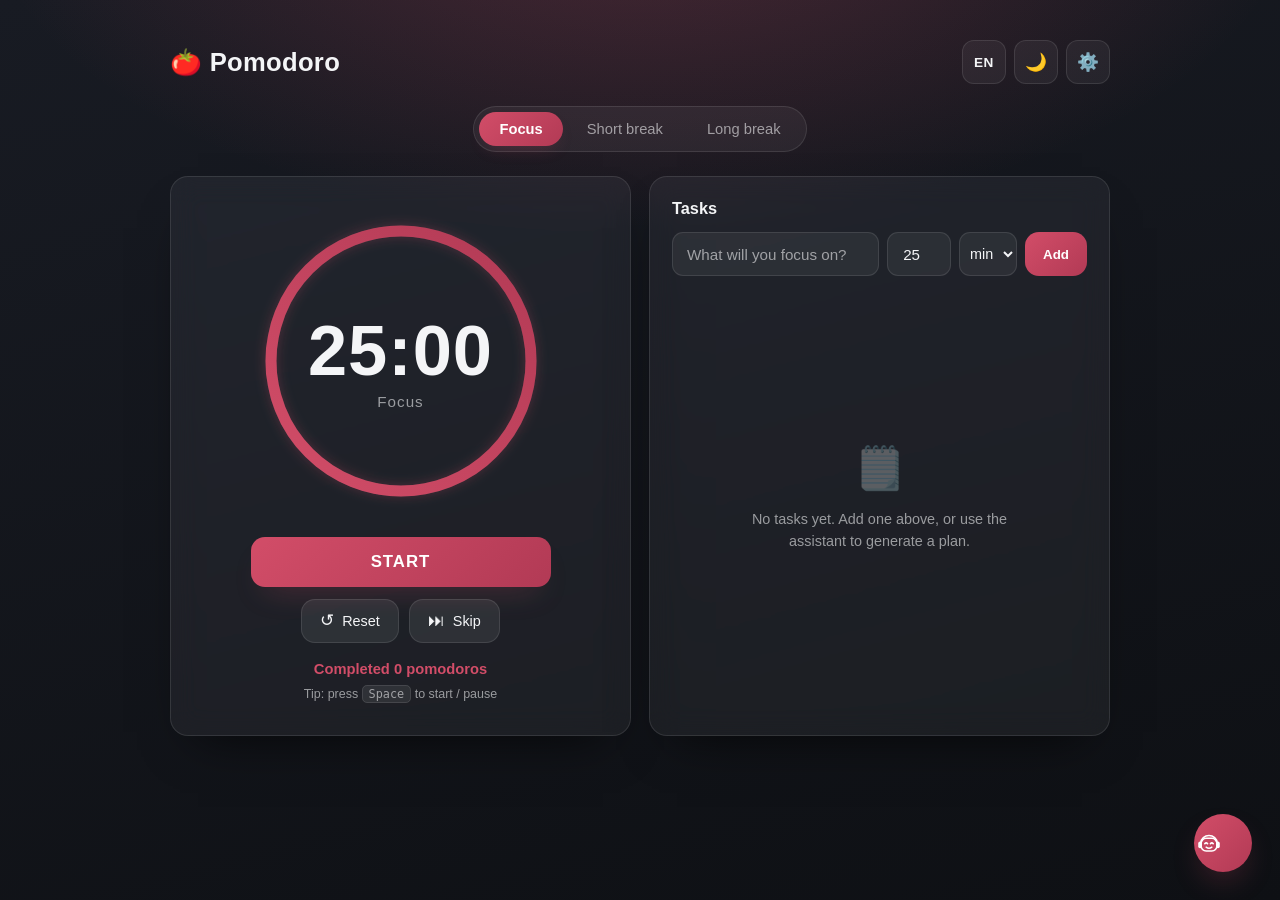
==== pomodoro/index.html @ f4366de4 "JFF-02: Add my pomodoro Browser-only Pomodoro app (HTML/CSS/JS, no build, no server): - Focus / shor" ====
<!DOCTYPE html>
<html lang="en">
<head>
  <meta charset="utf-8">
  <meta name="viewport" content="width=device-width, initial-scale=1">
  <title>Personal Pomodoro 🍅</title>
  <link rel="icon" href="assets/favicon.svg">
  <link rel="stylesheet" href="css/style.css">
</head>
<body data-mode="work" data-theme="dark">

  <!-- assistant mascot (defined once, reused via <use>) -->
  <svg width="0" height="0" style="position:absolute" aria-hidden="true">
    <symbol id="ic-bot" viewBox="0 0 64 64" fill="none" stroke="currentColor"
            stroke-width="3.4" stroke-linecap="round" stroke-linejoin="round">
      <path d="M15 31a17 15 0 0 1 34 0"/>                                  <!-- headphone band -->
      <rect x="9" y="29" width="8" height="14" rx="4" fill="currentColor" stroke="none"/>
      <rect x="47" y="29" width="8" height="14" rx="4" fill="currentColor" stroke="none"/>
      <rect x="15" y="22" width="34" height="27" rx="11"/>                 <!-- head -->
      <path d="M23 33.5q3-3.5 6 0"/>                                       <!-- happy eyes -->
      <path d="M35 33.5q3-3.5 6 0"/>
      <path d="M26 41q6 4.5 12 0"/>                                        <!-- smile -->
    </symbol>
  </svg>

  <div class="app">

    <!-- ===== HEADER ===== -->
    <header class="topbar">
      <h1 data-i18n="app_title">🍅 Pomodoro</h1>
      <div class="topbar-actions">
        <button id="btn-lang" class="icon-btn" data-i18n-title="set_lang" title="Language" aria-label="Language">EN</button>
        <button id="btn-theme" class="icon-btn" data-i18n-title="set_bg" title="Background" aria-label="Background">🌙</button>
        <button id="btn-settings" class="icon-btn" title="Settings" aria-label="Settings">⚙️</button>
      </div>
    </header>

    <!-- ===== MODE SELECTOR ===== -->
    <nav class="tabs" role="tablist">
      <button class="tab" data-type="work" data-i18n="tab_work">Focus</button>
      <button class="tab" data-type="short" data-i18n="tab_short">Short break</button>
      <button class="tab" data-type="long" data-i18n="tab_long">Long break</button>
    </nav>

    <!-- ===== LAYOUT: left = clock, right = checklist ===== -->
    <div class="layout">

      <!-- ----- CLOCK ----- -->
      <main class="clock-card">
        <div class="ring-wrap">
          <svg class="ring" viewBox="0 0 300 300" aria-hidden="true">
            <defs>
              <linearGradient id="ringGrad" x1="0" y1="0" x2="1" y2="1">
                <stop offset="0%" class="g1"></stop>
                <stop offset="100%" class="g2"></stop>
              </linearGradient>
            </defs>
            <circle class="ring-bg" cx="150" cy="150" r="130"></circle>
            <circle class="ring-fg" cx="150" cy="150" r="130"></circle>
          </svg>
          <div class="ring-center">
            <div id="time" class="time">25:00</div>
            <div id="phase-label" class="phase-label">Focus</div>
            <div id="plan-badge" class="plan-badge hidden"></div>
          </div>
        </div>

        <div class="controls">
          <button id="btn-start" class="btn primary">Start</button>
          <div class="sub-controls">
            <button id="btn-reset" class="btn ghost"><span class="ico">↺</span> <span data-i18n="reset">Reset</span></button>
            <button id="btn-skip" class="btn ghost"><span class="ico">⏭</span> <span data-i18n="skip">Skip</span></button>
          </div>
        </div>

        <p class="counter"><span data-i18n="counter_pre">Completed</span> <span id="count">0</span> <span data-i18n="counter_post">pomodoros</span></p>
        <button id="btn-exit-plan" class="btn link hidden" data-i18n="exit_plan">✕ Exit plan</button>
        <p class="hint"><span data-i18n="hint_pre">Tip: press</span> <kbd>Space</kbd> <span data-i18n="hint_post">to start / pause</span></p>
      </main>

      <!-- ----- RIGHT COLUMN: CHECKLIST ----- -->
      <div class="side">
        <section class="panel">
          <div class="panel-head">
            <h2 data-i18n="tasks_title">Tasks</h2>
            <button id="btn-clear-tasks" class="btn link small-link hidden" data-i18n="clear_all">Clear all</button>
          </div>
          <form id="task-form" class="row">
            <input id="task-input" type="text" data-i18n-ph="task_ph" placeholder="What will you focus on?" autocomplete="off">
            <input id="task-min" type="number" class="min-input" min="1" max="999" value="25" data-i18n-title="min_title" title="Minutes" aria-label="Minutes">
            <select id="task-unit" class="unit-select" data-i18n-title="unit_title" title="Unit" aria-label="Unit">
              <option value="m" data-i18n="unit_min">min</option>
              <option value="h" data-i18n="unit_hour">hr</option>
              <option value="s" data-i18n="unit_sec">sec</option>
            </select>
            <button class="btn small" data-i18n="add">Add</button>
          </form>
          <p id="task-msg" class="task-msg hidden" role="alert"></p>
          <ul id="task-list" class="task-list"></ul>
          <div id="task-empty" class="empty-state">
            <div class="empty-icon">🗒️</div>
            <p data-i18n="empty_hint">No tasks yet. Add one above, or use the assistant to generate a plan.</p>
          </div>
        </section>
      </div>
    </div>
  </div>

  <!-- ===== CHATBOT — FLOATING BUTTON + POPUP ===== -->
  <button id="chat-fab" class="fab" data-i18n-title="chat_title" title="Plan assistant" aria-label="Plan assistant">
    <svg class="bot-icon" aria-hidden="true"><use href="#ic-bot"/></svg>
  </button>
  <div id="chat-popup" class="chat-popup hidden">
    <div class="chat-popup-head">
      <div class="chat-title-wrap">
        <span class="bot-avatar">
          <svg class="bot-icon" aria-hidden="true"><use href="#ic-bot"/></svg>
        </span>
        <h2 data-i18n="chat_title">Plan assistant</h2>
      </div>
      <button id="chat-close" class="chat-close" data-i18n-title="close" title="Close" aria-label="Close">✕</button>
    </div>
    <div id="chat-log" class="chat-log"></div>
    <div id="chips" class="chips"></div>
    <form id="chat-form" class="row">
      <input id="chat-input" type="text" data-i18n-ph="chat_ph" placeholder="e.g. work 50 min break 10 min 4 sessions" autocomplete="off">
      <button class="btn small" data-i18n="send">Send</button>
    </form>
  </div>

  <!-- ===== SETTINGS DIALOG ===== -->
  <div id="settings-modal" class="modal hidden">
    <div class="modal-card">
      <h2 data-i18n="settings_title">Settings</h2>
      <label><span data-i18n="set_work">Focus</span>
        <span class="dur-field">
          <input id="set-work" type="number" min="1" max="999">
          <select id="set-work-unit" class="unit-select">
            <option value="m" data-i18n="unit_min">min</option>
            <option value="h" data-i18n="unit_hour">hr</option>
            <option value="s" data-i18n="unit_sec">sec</option>
          </select>
        </span>
      </label>
      <label><span data-i18n="set_short">Short break</span>
        <span class="dur-field">
          <input id="set-short" type="number" min="1" max="999">
          <select id="set-short-unit" class="unit-select">
            <option value="m" data-i18n="unit_min">min</option>
            <option value="h" data-i18n="unit_hour">hr</option>
            <option value="s" data-i18n="unit_sec">sec</option>
          </select>
        </span>
      </label>
      <label><span data-i18n="set_long">Long break</span>
        <span class="dur-field">
          <input id="set-long" type="number" min="1" max="999">
          <select id="set-long-unit" class="unit-select">
            <option value="m" data-i18n="unit_min">min</option>
            <option value="h" data-i18n="unit_hour">hr</option>
            <option value="s" data-i18n="unit_sec">sec</option>
          </select>
        </span>
      </label>
      <label><span data-i18n="set_interval">Long break after every (pomodoros)</span> <input id="set-interval" type="number" min="1" max="12"></label>
      <label class="check"><input id="set-auto" type="checkbox"> <span data-i18n="set_auto">Auto-start next session</span></label>
      <label class="check"><input id="set-sound" type="checkbox"> <span data-i18n="set_sound">Sound when time is up</span></label>
      <label class="check"><input id="set-notify" type="checkbox"> <span data-i18n="set_notify">Desktop notifications</span></label>
      <hr class="set-divider">
      <label><span data-i18n="set_lang">Language</span>
        <select id="set-lang">
          <option value="vi">Tiếng Việt</option>
          <option value="en">English</option>
        </select>
      </label>
      <label><span data-i18n="set_bg">Background</span>
        <select id="set-bg">
          <option value="dark" data-i18n="bg_dark">Dark</option>
          <option value="light" data-i18n="bg_light">Light</option>
          <option value="custom" data-i18n="bg_custom">Custom</option>
        </select>
      </label>
      <label id="bg-color-row"><span data-i18n="set_bg_custom">Custom color</span> <input id="set-bg-color" type="color" value="#1b2a4a"></label>
      <div class="row end">
        <button id="set-cancel" class="btn ghost" data-i18n="cancel">Cancel</button>
        <button id="set-save" class="btn primary compact" data-i18n="save">Save</button>
      </div>
    </div>
  </div>

  <!-- load order by dependency -->
  <script src="js/i18n.js"></script>
  <script src="js/core/settings.js"></script>
  <script src="js/core/timer.js"></script>
  <script src="js/core/scheduler.js"></script>
  <script src="js/core/parser.js"></script>
  <script src="js/core/tasks.js"></script>
  <script src="js/app.js"></script>
</body>
</html>
---- pomodoro/css/style.css ----
/* ======================================================================
   THEME — 2 color palettes keyed by [data-theme]; accent changes by [data-mode].
   Default: dark (frosted glass).
   ====================================================================== */
:root { --radius: 18px; }

/* --- DARK palette (default) --- */
body[data-theme="dark"] {
  color-scheme: dark;   /* native dropdowns/scrollbars render dark (readable) */
  --bg-1: #0e1014; --bg-2: #181b23;
  --card: rgba(255, 255, 255, 0.05);
  --card-2: rgba(255, 255, 255, 0.08);
  --card-hover: rgba(255, 255, 255, 0.14);
  --border: rgba(255, 255, 255, 0.10);
  --text: #f4f5f7;
  --muted: rgba(244, 245, 247, 0.58);
  --input-bg: rgba(255, 255, 255, 0.06);
  --option-bg: #1f2530;
  --ring-bg: rgba(255, 255, 255, 0.08);
  --shadow: 0 24px 50px -28px rgba(0, 0, 0, 0.8);
  --modal-bg: linear-gradient(165deg, #20242e, #15181f);
}
/* --- LIGHT palette --- */
body[data-theme="light"] {
  color-scheme: light;
  --bg-1: #e9edf6; --bg-2: #f6f8fc;
  --card: #ffffff;
  --card-2: #f1f4fa;
  --card-hover: #e7ebf3;
  --border: rgba(28, 35, 60, 0.10);
  --text: #1f2533;
  --muted: #6b7385;
  --input-bg: #ffffff;
  --option-bg: #ffffff;
  --ring-bg: rgba(28, 35, 60, 0.08);
  --shadow: 0 14px 36px -18px rgba(28, 35, 70, 0.32);
  --modal-bg: #ffffff;
}

/* --- accent color per mode --- */
body[data-mode="work"]  { --accent: #d24d68; --accent-2: #b23a55; --glow: rgba(210,77,104,0.28); }
body[data-mode="short"] { --accent: #1fa896; --accent-2: #16887a; --glow: rgba(31,168,150,0.26); }
body[data-mode="long"]  { --accent: #4f80c4; --accent-2: #2f63a8; --glow: rgba(79,128,196,0.28); }

* { box-sizing: border-box; margin: 0; padding: 0; }

body {
  font-family: "Segoe UI Variable", "Segoe UI", -apple-system, Roboto, "Helvetica Neue", Arial, sans-serif;
  color: var(--text);
  min-height: 100vh;
  padding: clamp(16px, 4vw, 40px) clamp(12px, 4vw, 28px) 56px;
  background:
    radial-gradient(1100px 560px at 50% -12%, var(--glow), transparent 60%),
    linear-gradient(165deg, var(--bg-2), var(--bg-1));
  background-attachment: fixed;
  transition: background 0.6s ease, color 0.4s ease;
  -webkit-font-smoothing: antialiased;
}

.app { max-width: 480px; margin: 0 auto; }

/* ===== Header ===== */
.topbar { display: flex; align-items: center; justify-content: space-between; margin-bottom: 22px; }
.topbar h1 { font-size: clamp(1.3rem, 4vw, 1.6rem); font-weight: 700; letter-spacing: 0.3px; }
.icon-btn {
  background: var(--card); border: 1px solid var(--border); color: var(--text);
  font-size: 1.1rem; width: 44px; height: 44px; border-radius: 12px; cursor: pointer;
  box-shadow: var(--shadow); transition: transform 0.06s, background 0.2s;
}
.icon-btn:hover { background: var(--card-2); }
.icon-btn:active { transform: scale(0.94); }
.topbar-actions { display: flex; gap: 8px; }
#btn-lang { font-size: 0.85rem; font-weight: 700; letter-spacing: 0.5px; }

/* ===== Tabs ===== */
.tabs {
  width: max-content; max-width: 100%; margin: 0 auto 24px;
  display: flex; gap: 4px; padding: 5px;
  background: var(--card); border: 1px solid var(--border); border-radius: 999px; box-shadow: var(--shadow);
}
.tab {
  background: transparent; border: none; color: var(--muted);
  padding: 9px clamp(12px, 4vw, 20px); border-radius: 999px; cursor: pointer;
  font-size: 0.92rem; font-family: inherit; white-space: nowrap; transition: color 0.2s;
}
.tab:hover { color: var(--text); }
.tab.active {
  color: #fff; font-weight: 600;
  background: linear-gradient(135deg, var(--accent), var(--accent-2));
  box-shadow: 0 8px 18px -8px var(--glow);
}

/* ===== Responsive layout ===== */
.layout { display: grid; gap: 18px; }
.side { display: flex; flex-direction: column; gap: 18px; }

/* ===== Cards ===== */
.clock-card, .panel {
  background: var(--card); border: 1px solid var(--border);
  border-radius: var(--radius); box-shadow: var(--shadow);
  backdrop-filter: blur(14px) saturate(120%);
  -webkit-backdrop-filter: blur(14px) saturate(120%);
}
.clock-card { padding: clamp(22px, 5vw, 34px) clamp(18px, 4vw, 26px); text-align: center; }

/* ===== Progress ring ===== */
.ring-wrap { position: relative; width: clamp(216px, 64vw, 300px); aspect-ratio: 1; margin: 0 auto 22px; }
.ring { width: 100%; height: 100%; transform: rotate(-90deg); }
.ring-bg { fill: none; stroke: var(--ring-bg); stroke-width: 11; }
.ring .g1 { stop-color: var(--accent); }
.ring .g2 { stop-color: var(--accent-2); }
.ring-fg {
  fill: none; stroke: url(#ringGrad); stroke-width: 11; stroke-linecap: round;
  filter: drop-shadow(0 0 6px var(--glow));
  transition: stroke-dashoffset 0.3s linear;
}
.ring-center { position: absolute; inset: 0; display: flex; flex-direction: column; align-items: center; justify-content: center; gap: 6px; padding: 0 16px; }
.time { font-size: clamp(2.8rem, 11vw, 4.4rem); font-weight: 700; line-height: 1; letter-spacing: 1px; font-variant-numeric: tabular-nums; }
.phase-label { font-size: clamp(0.8rem, 2.6vw, 0.95rem); color: var(--muted); letter-spacing: 1px; max-width: 80%; overflow: hidden; text-overflow: ellipsis; white-space: nowrap; }
.plan-badge { font-size: 0.78rem; background: var(--card-2); border: 1px solid var(--border); padding: 3px 12px; border-radius: 999px; color: var(--muted); }

/* ===== Control buttons ===== */
.controls { display: flex; flex-direction: column; align-items: center; gap: 12px; }
.btn { border: none; cursor: pointer; font-family: inherit; border-radius: 14px; transition: transform 0.06s, background 0.2s, box-shadow 0.2s, filter 0.2s; }
.btn:active { transform: translateY(2px); }
.btn:focus-visible { outline: 2px solid var(--accent); outline-offset: 2px; }

.btn.primary {
  width: 100%; max-width: 300px; padding: 15px 0;
  background: linear-gradient(135deg, var(--accent), var(--accent-2)); color: #fff;
  font-size: 1.05rem; font-weight: 600; letter-spacing: 1px; text-transform: uppercase;
  box-shadow: 0 16px 30px -14px var(--glow);
}
.btn.primary:hover { filter: brightness(1.06); }
.btn.primary.compact { width: auto; padding: 11px 24px; font-size: 0.95rem; }

.sub-controls { display: flex; gap: 10px; flex-wrap: wrap; justify-content: center; }
.btn.ghost {
  display: inline-flex; align-items: center; gap: 8px;
  background: var(--card-2); border: 1px solid var(--border); color: var(--text);
  padding: 11px 18px; font-size: 0.9rem; min-height: 44px;
}
.btn.ghost:hover { background: var(--card-hover); }
.btn.ghost .ico { font-size: 1.05rem; line-height: 1; }

.btn.small {
  background: linear-gradient(135deg, var(--accent), var(--accent-2)); color: #fff;
  padding: 0 18px; font-weight: 600; min-height: 44px; white-space: nowrap;
}
.btn.small:hover { filter: brightness(1.06); }
.btn.link { background: none; color: var(--muted); text-decoration: underline; }
.btn.link:hover { color: var(--text); }
.btn.small-link { font-size: 0.82rem; }

.counter { color: var(--muted); margin-top: 18px; font-size: 0.92rem; }
.counter span { color: var(--accent); font-weight: 700; }
.hint { color: var(--muted); font-size: 0.78rem; margin-top: 10px; }
kbd { background: var(--card-2); border: 1px solid var(--border); border-radius: 5px; padding: 1px 6px; font-size: 0.74rem; }

/* ===== Panel ===== */
.panel { padding: clamp(16px, 4vw, 22px); }
.panel-head { display: flex; align-items: center; justify-content: space-between; margin-bottom: 14px; }
.panel h2 { font-size: 1.02rem; font-weight: 600; }
.row { display: flex; gap: 8px; }
.row.end { justify-content: flex-end; margin-top: 10px; }
.panel input[type="text"], .min-input, .chat-popup input[type="text"] {
  padding: 12px 14px; border-radius: 11px;
  background: var(--input-bg); border: 1px solid var(--border); color: var(--text);
  font-size: 0.95rem; font-family: inherit;
}
.panel input[type="text"] { flex: 1; min-width: 0; }
.min-input { width: 64px; text-align: center; }
.unit-select {
  padding: 12px 6px; border-radius: 11px;
  background: var(--input-bg); border: 1px solid var(--border); color: var(--text);
  font-size: 0.9rem; font-family: inherit; cursor: pointer;
}
.unit-select:focus { outline: none; border-color: var(--accent); box-shadow: 0 0 0 3px var(--glow); }
/* force readable colors inside the native dropdown popup */
select option { background: var(--option-bg); color: var(--text); }
input::placeholder { color: var(--muted); }
input[type="text"]:focus { outline: none; border-color: var(--accent); box-shadow: 0 0 0 3px var(--glow); }

.empty-state {
  display: flex; flex-direction: column; align-items: center; justify-content: center;
  gap: 10px; text-align: center; color: var(--muted); padding: 28px 16px; line-height: 1.5;
  animation: fade-in 0.3s ease;
}
.empty-state p { font-size: 0.9rem; max-width: 280px; }
.empty-icon { font-size: 2.6rem; opacity: 0.5; }
.task-msg { color: var(--accent); font-size: 0.84rem; margin-top: 8px; animation: slide-up 0.2s ease-out; }

/* ===== Task list ===== */
.task-list { list-style: none; margin-top: 14px; display: flex; flex-direction: column; gap: 7px; max-height: 380px; overflow-y: auto; }
.task-list:empty { margin-top: 0; }
.task-item {
  display: flex; align-items: center; gap: 9px;
  background: var(--card-2); border: 1px solid var(--border); padding: 9px 11px; border-radius: 12px;
  transition: border-color 0.2s, background 0.2s;
}
.task-item:hover { background: var(--card-hover); }
.task-item.active { border-color: var(--accent); background: var(--card-hover); box-shadow: 0 0 0 2px var(--glow); }
.task-item.just-added { animation: slide-up 0.28s ease-out; }
.task-item.flash { animation: flash-warn 1s ease; }
.task-item.done .t-text { text-decoration: line-through; opacity: 0.5; }
.task-item .t-text { flex: 1; cursor: pointer; word-break: break-word; font-size: 0.92rem; }
.task-item button { background: none; border: none; cursor: pointer; font-family: inherit; color: var(--text); }
.t-run { color: var(--accent); font-size: 0.95rem; width: 30px; height: 30px; border-radius: 8px; }
.t-run:hover { background: var(--glow); }
.t-min { color: var(--muted); font-size: 0.82rem; border: 1px solid var(--border) !important; border-radius: 999px; padding: 3px 10px; white-space: nowrap; }
.t-min:hover { color: var(--text); border-color: var(--accent) !important; }
.t-del { color: var(--muted); font-size: 0.95rem; }
.t-del:hover { color: var(--accent); }

/* ===== Chatbot — floating button + popup ===== */
.fab {
  position: fixed; right: clamp(16px, 4vw, 28px); bottom: clamp(16px, 4vw, 28px);
  width: 58px; height: 58px; border-radius: 50%; border: none; cursor: pointer;
  background: linear-gradient(135deg, var(--accent), var(--accent-2)); color: #fff; font-size: 1.5rem;
  box-shadow: 0 14px 30px -8px var(--glow); z-index: 9; transition: transform 0.1s, filter 0.2s;
}
.fab:hover { filter: brightness(1.08); }
.fab:active { transform: scale(0.92); }
.fab .bot-icon { width: 30px; height: 30px; }

/* cute assistant mascot */
.bot-icon { width: 30px; height: 30px; display: block; }
.chat-title-wrap { display: flex; align-items: center; gap: 9px; }
.bot-avatar {
  display: inline-flex; align-items: center; justify-content: center;
  width: 32px; height: 32px; border-radius: 50%; color: #fff; flex: none;
  background: linear-gradient(135deg, var(--accent), var(--accent-2));
  box-shadow: 0 6px 14px -6px var(--glow);
}
.bot-avatar .bot-icon { width: 22px; height: 22px; }

.chat-popup {
  position: fixed; right: clamp(16px, 4vw, 28px);
  bottom: calc(clamp(16px, 4vw, 28px) + 70px);
  width: min(380px, calc(100vw - 32px)); max-height: min(70vh, 560px);
  display: flex; flex-direction: column; padding: 16px; z-index: 9;
  background: var(--card); border: 1px solid var(--border); border-radius: var(--radius);
  box-shadow: 0 30px 60px -18px rgba(0, 0, 0, 0.55);
  backdrop-filter: blur(16px) saturate(130%); -webkit-backdrop-filter: blur(16px) saturate(130%);
}
.chat-popup-head { display: flex; align-items: center; justify-content: space-between; margin-bottom: 12px; }
.chat-popup-head h2 { font-size: 1rem; font-weight: 600; }
.chat-close { background: none; border: none; color: var(--muted); font-size: 1.1rem; cursor: pointer; width: 30px; height: 30px; border-radius: 8px; }
.chat-close:hover { color: var(--text); background: var(--card-2); }

.chat-log { display: flex; flex-direction: column; gap: 9px; flex: 1; overflow-y: auto; margin-bottom: 12px; padding-right: 4px; }
.chat-log:empty { display: none; }
.msg { padding: 10px 13px; border-radius: 14px; font-size: 0.9rem; line-height: 1.45; max-width: 90%; white-space: pre-wrap; }
.msg.bot { background: var(--card-2); border: 1px solid var(--border); align-self: flex-start; border-bottom-left-radius: 4px; }
.msg.user { background: linear-gradient(135deg, var(--accent), var(--accent-2)); color: #fff; align-self: flex-end; border-bottom-right-radius: 4px; }
.chips { display: flex; flex-wrap: wrap; gap: 7px; margin-bottom: 12px; }
.chip { background: var(--card-2); border: 1px solid var(--border); color: var(--text); padding: 6px 12px; border-radius: 999px; font-size: 0.78rem; cursor: pointer; transition: background 0.2s; }
.chip:hover { background: var(--card-hover); }

/* ===== Settings modal ===== */
.modal { position: fixed; inset: 0; background: rgba(0, 0, 0, 0.5); backdrop-filter: blur(3px); display: flex; align-items: center; justify-content: center; padding: 16px; z-index: 10; }
.modal-card {
  background: var(--modal-bg); color: var(--text); border: 1px solid var(--border);
  border-radius: var(--radius); padding: 26px; width: 100%; max-width: 380px;
  box-shadow: 0 30px 70px -20px rgba(0, 0, 0, 0.6);
}
.modal-card h2 { margin-bottom: 18px; }
.modal-card label { display: flex; align-items: center; justify-content: space-between; margin-bottom: 14px; font-size: 0.92rem; }
.modal-card label.check { justify-content: flex-start; gap: 10px; cursor: pointer; }
.modal-card input[type="number"], .modal-card select { padding: 8px 10px; border-radius: 8px; border: 1px solid var(--border); background: var(--input-bg); color: var(--text); font-family: inherit; font-size: 0.9rem; }
.modal-card input[type="number"] { width: 84px; }
.dur-field { display: flex; gap: 6px; align-items: center; }
.modal-card .dur-field input[type="number"] { width: 60px; }
.modal-card .dur-field .unit-select { width: 62px; }
.modal-card select { cursor: pointer; }
.modal-card input[type="checkbox"] { width: 18px; height: 18px; accent-color: var(--accent); }
.modal-card input[type="color"] { width: 48px; height: 34px; padding: 2px; border: 1px solid var(--border); border-radius: 8px; background: var(--input-bg); cursor: pointer; }
.set-divider { border: none; border-top: 1px solid var(--border); margin: 6px 0 16px; }

.hidden { display: none !important; }

/* ======================================================================
   RESPONSIVE — large screens: 2 columns
   ====================================================================== */
@media (min-width: 880px) {
  .app { max-width: 940px; }
  .layout { grid-template-columns: minmax(360px, 1fr) 1fr; align-items: stretch; }
  .clock-card { position: sticky; top: 24px; }
  /* right panel matches the clock-card height; the task list scrolls inside */
  .side { position: relative; }
  .side > .panel { position: absolute; inset: 0; display: flex; flex-direction: column; }
  .side > .panel .task-list { flex: 1; min-height: 0; max-height: none; }
  .side > .panel .task-list:empty { flex: 0; }
  .side > .panel .empty-state { flex: 1; }   /* center the empty state in the panel */
}

/* ======================================================================
   ANIMATIONS
   ====================================================================== */
@keyframes fade-in { from { opacity: 0; } to { opacity: 1; } }
@keyframes pop-in {
  from { opacity: 0; transform: translateY(10px) scale(0.96); }
  to   { opacity: 1; transform: none; }
}
@keyframes slide-up {
  from { opacity: 0; transform: translateY(8px); }
  to   { opacity: 1; transform: none; }
}
/* warning pulse when a duplicate task already exists */
@keyframes flash-warn {
  0%, 100% { box-shadow: none; border-color: var(--border); }
  20%, 60% { box-shadow: 0 0 0 3px var(--glow); border-color: var(--accent); }
}

/* settings modal: backdrop fades, card pops in */
.modal { animation: fade-in 0.16s ease; }
.modal-card { animation: pop-in 0.22s cubic-bezier(0.22, 1, 0.36, 1); }

/* chatbot popup pops in from the floating button */
.chat-popup { animation: pop-in 0.2s cubic-bezier(0.22, 1, 0.36, 1); transform-origin: bottom right; }

/* chat messages slide up as they arrive */
.msg { animation: slide-up 0.2s ease-out; }

/* gentle press feedback + a friendly idle bob on the floating assistant */
.fab:hover { transform: translateY(-2px); }
@keyframes bob { 0%, 100% { transform: translateY(0); } 50% { transform: translateY(-3px); } }
.fab .bot-icon { animation: bob 2.8s ease-in-out infinite; }

/* respect users who prefer less motion */
@media (prefers-reduced-motion: reduce) {
  *, *::before, *::after {
    animation-duration: 0.01ms !important;
    animation-iteration-count: 1 !important;
    transition-duration: 0.01ms !important;
  }
}
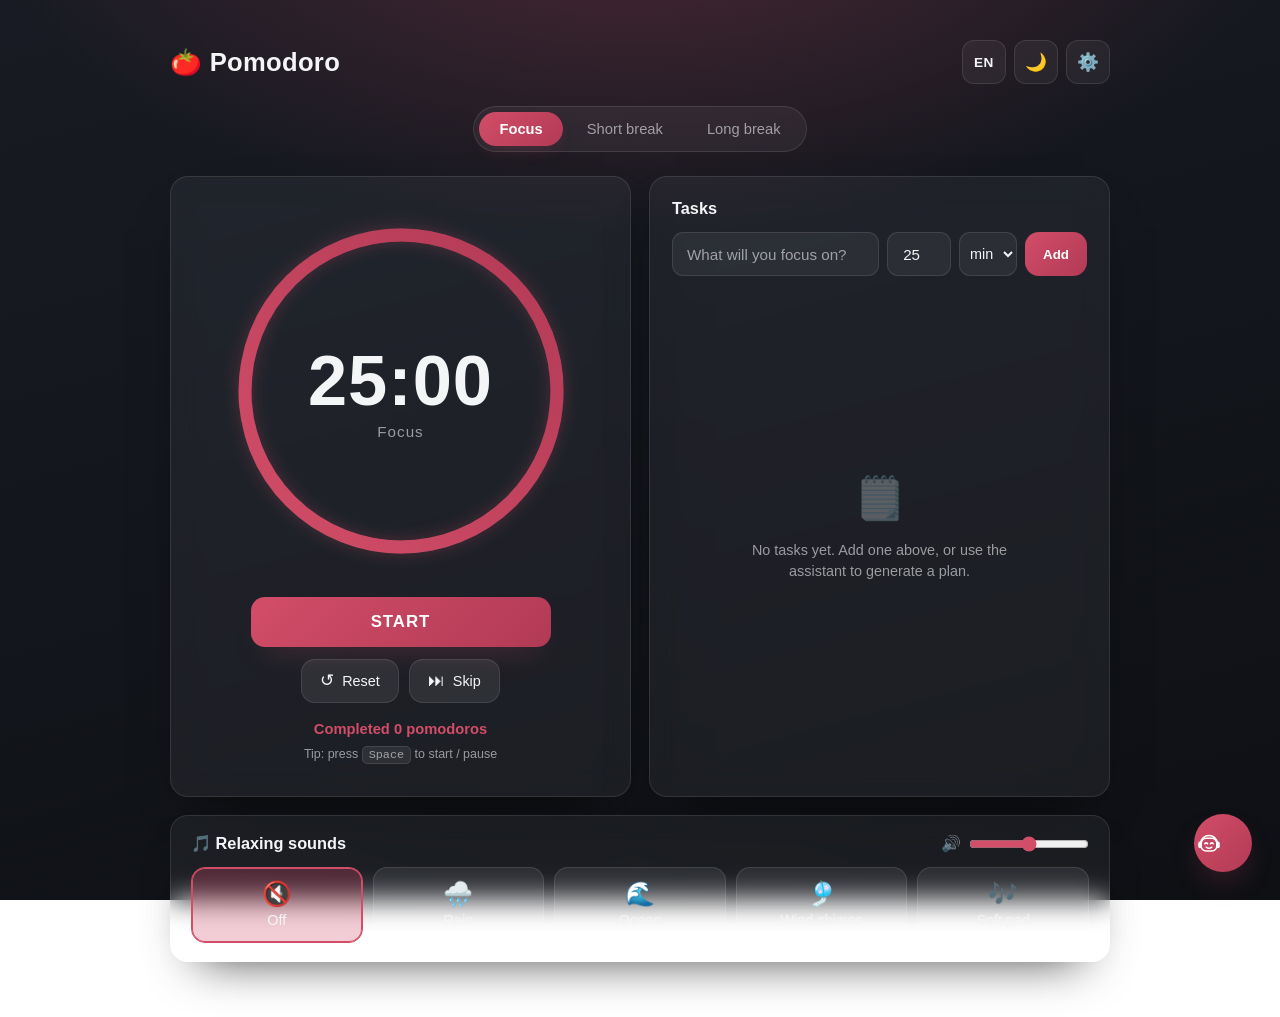
==== commit c4a9d6f7: "JFF-03: Add sound" ====
--- a/pomodoro/index.html
+++ b/pomodoro/index.html
@@ -104,6 +104,24 @@
         </section>
       </div>
     </div>
+
+    <!-- ===== AMBIENT PLAYER (playlist) ===== -->
+    <section class="player panel">
+      <div class="panel-head">
+        <h2 data-i18n="player_title">🎵 Ambient sounds</h2>
+        <div class="player-vol">
+          <span class="vol-ico" aria-hidden="true">🔊</span>
+          <input id="amb-vol" type="range" min="0" max="100" value="50" data-i18n-title="set_ambient_vol" title="Volume" aria-label="Ambient volume">
+        </div>
+      </div>
+      <div id="amb-tracks" class="tracks">
+        <button class="track" data-amb="off"><span class="track-ico" aria-hidden="true">🔇</span><span data-i18n="amb_off">Off</span></button>
+        <button class="track" data-amb="rain"><span class="track-ico" aria-hidden="true">🌧️</span><span data-i18n="amb_rain">Rain</span></button>
+        <button class="track" data-amb="ocean"><span class="track-ico" aria-hidden="true">🌊</span><span data-i18n="amb_ocean">Ocean</span></button>
+        <button class="track" data-amb="chimes"><span class="track-ico" aria-hidden="true">🎐</span><span data-i18n="amb_chimes">Wind chimes</span></button>
+        <button class="track" data-amb="pad"><span class="track-ico" aria-hidden="true">🎶</span><span data-i18n="amb_pad">Soft pad</span></button>
+      </div>
+    </section>
   </div>
 
   <!-- ===== CHATBOT — FLOATING BUTTON + POPUP ===== -->
@@ -192,6 +210,7 @@
   <script src="js/i18n.js"></script>
   <script src="js/core/settings.js"></script>
   <script src="js/core/timer.js"></script>
+  <script src="js/core/ambient.js"></script>
   <script src="js/core/scheduler.js"></script>
   <script src="js/core/parser.js"></script>
   <script src="js/core/tasks.js"></script>
--- a/pomodoro/css/style.css
+++ b/pomodoro/css/style.css
@@ -104,7 +104,7 @@
 .clock-card { padding: clamp(22px, 5vw, 34px) clamp(18px, 4vw, 26px); text-align: center; }
 
 /* ===== Progress ring ===== */
-.ring-wrap { position: relative; width: clamp(216px, 64vw, 300px); aspect-ratio: 1; margin: 0 auto 22px; }
+.ring-wrap { position: relative; width: clamp(240px, 70vw, 360px); aspect-ratio: 1; margin: 0 auto 22px; }
 .ring { width: 100%; height: 100%; transform: rotate(-90deg); }
 .ring-bg { fill: none; stroke: var(--ring-bg); stroke-width: 11; }
 .ring .g1 { stop-color: var(--accent); }
@@ -200,6 +200,9 @@
 }
 .task-item:hover { background: var(--card-hover); }
 .task-item.active { border-color: var(--accent); background: var(--card-hover); box-shadow: 0 0 0 2px var(--glow); }
+.task-item.dragging { opacity: 0.55; cursor: grabbing; }
+.t-grip { color: var(--muted); cursor: grab; font-size: 0.95rem; line-height: 1; user-select: none; touch-action: none; }
+.t-grip:hover { color: var(--text); }
 .task-item.just-added { animation: slide-up 0.28s ease-out; }
 .task-item.flash { animation: flash-warn 1s ease; }
 .task-item.done .t-text { text-decoration: line-through; opacity: 0.5; }
@@ -275,9 +278,29 @@
 .modal-card select { cursor: pointer; }
 .modal-card input[type="checkbox"] { width: 18px; height: 18px; accent-color: var(--accent); }
 .modal-card input[type="color"] { width: 48px; height: 34px; padding: 2px; border: 1px solid var(--border); border-radius: 8px; background: var(--input-bg); cursor: pointer; }
+.modal-card input[type="range"] { width: 130px; accent-color: var(--accent); cursor: pointer; }
 .set-divider { border: none; border-top: 1px solid var(--border); margin: 6px 0 16px; }
 
 .hidden { display: none !important; }
+
+/* ===== Ambient player (playlist) ===== */
+.player { margin-top: 18px; padding: 18px 20px; }
+.player-vol { display: flex; align-items: center; gap: 8px; color: var(--muted); }
+.player-vol input[type="range"] { width: 120px; accent-color: var(--accent); cursor: pointer; }
+.tracks { display: grid; grid-template-columns: repeat(auto-fit, minmax(130px, 1fr)); gap: 10px; }
+.track {
+  display: flex; flex-direction: column; align-items: center; gap: 6px;
+  padding: 14px 10px; border-radius: 14px; cursor: pointer;
+  background: var(--card-2); border: 1px solid var(--border); color: var(--text);
+  font-family: inherit; font-size: 0.9rem;
+  transition: border-color 0.2s, background 0.2s, transform 0.12s;
+}
+.track:hover { transform: translateY(-2px); border-color: var(--accent); }
+.track .track-ico { font-size: 1.5rem; line-height: 1; }
+.track.active {
+  border-color: var(--accent); background: var(--glow);
+  box-shadow: inset 0 0 0 1px var(--accent);
+}
 
 /* ======================================================================
    RESPONSIVE — large screens: 2 columns
